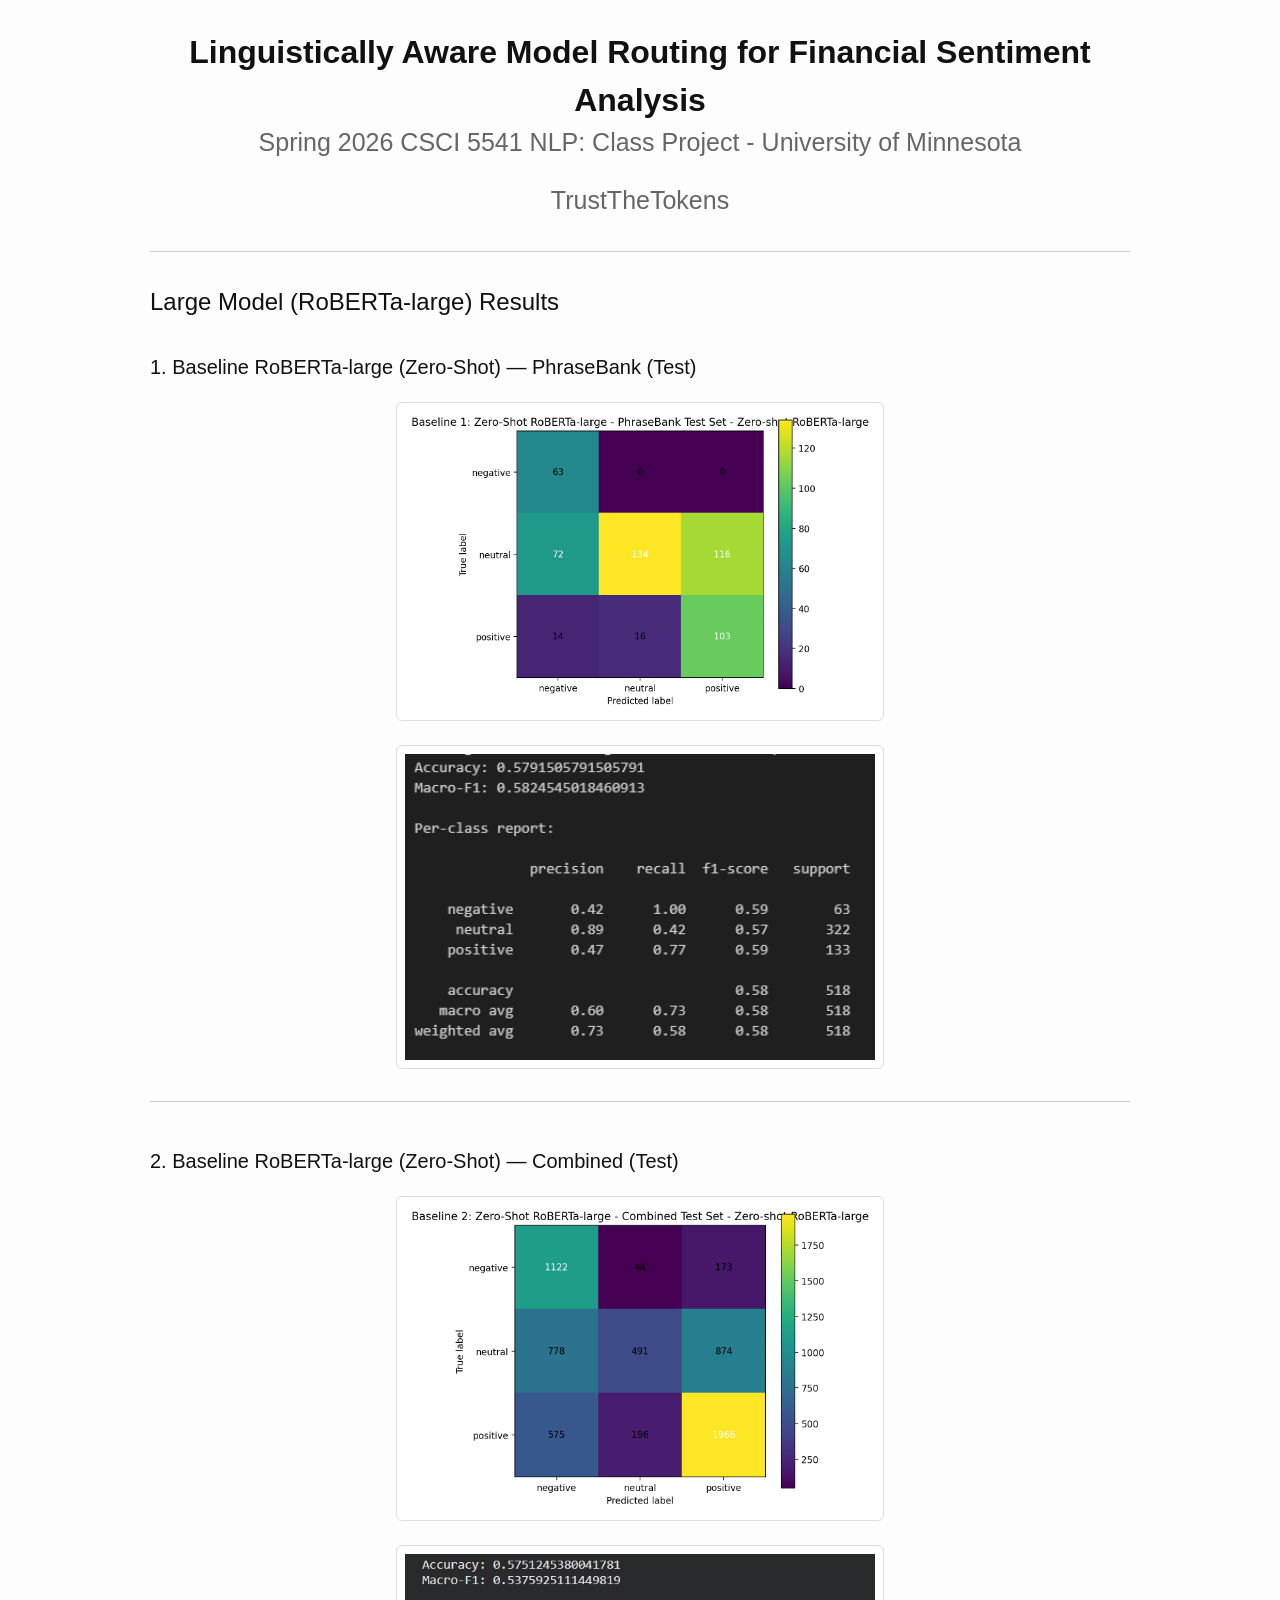
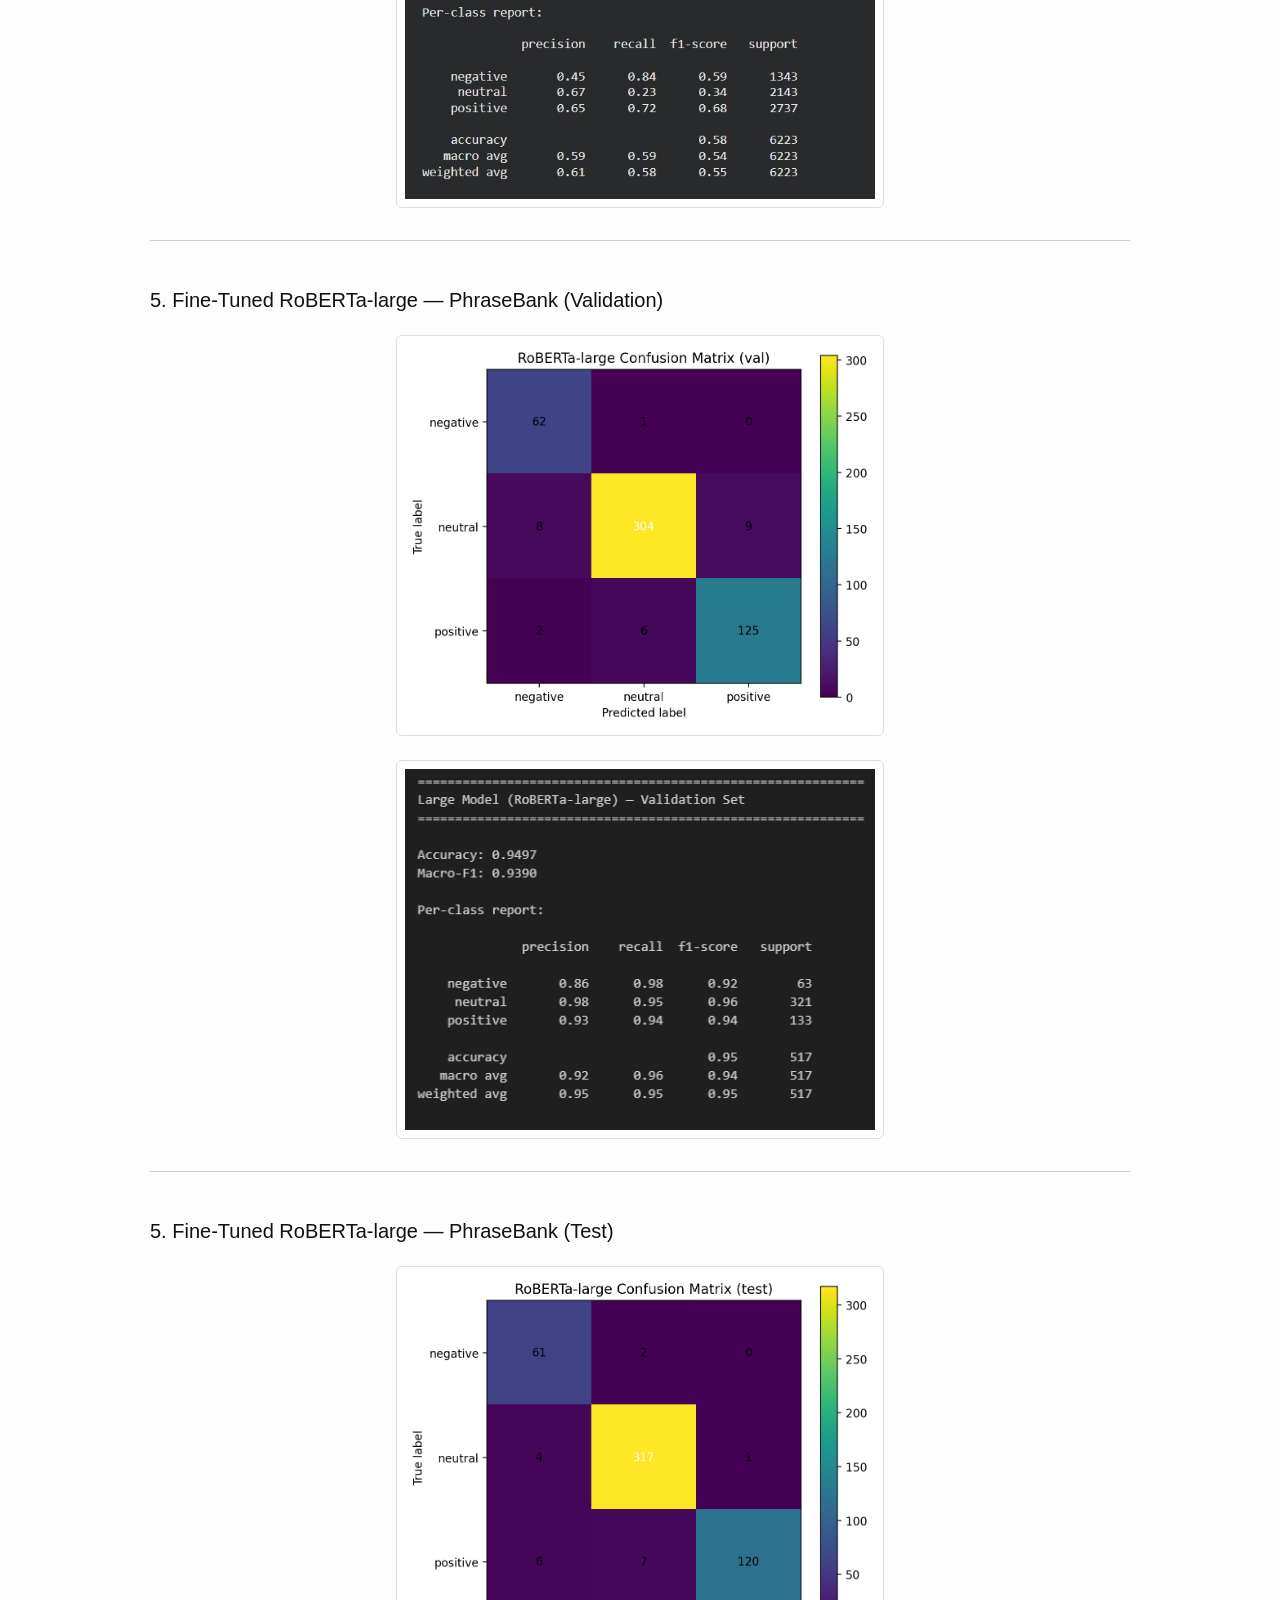
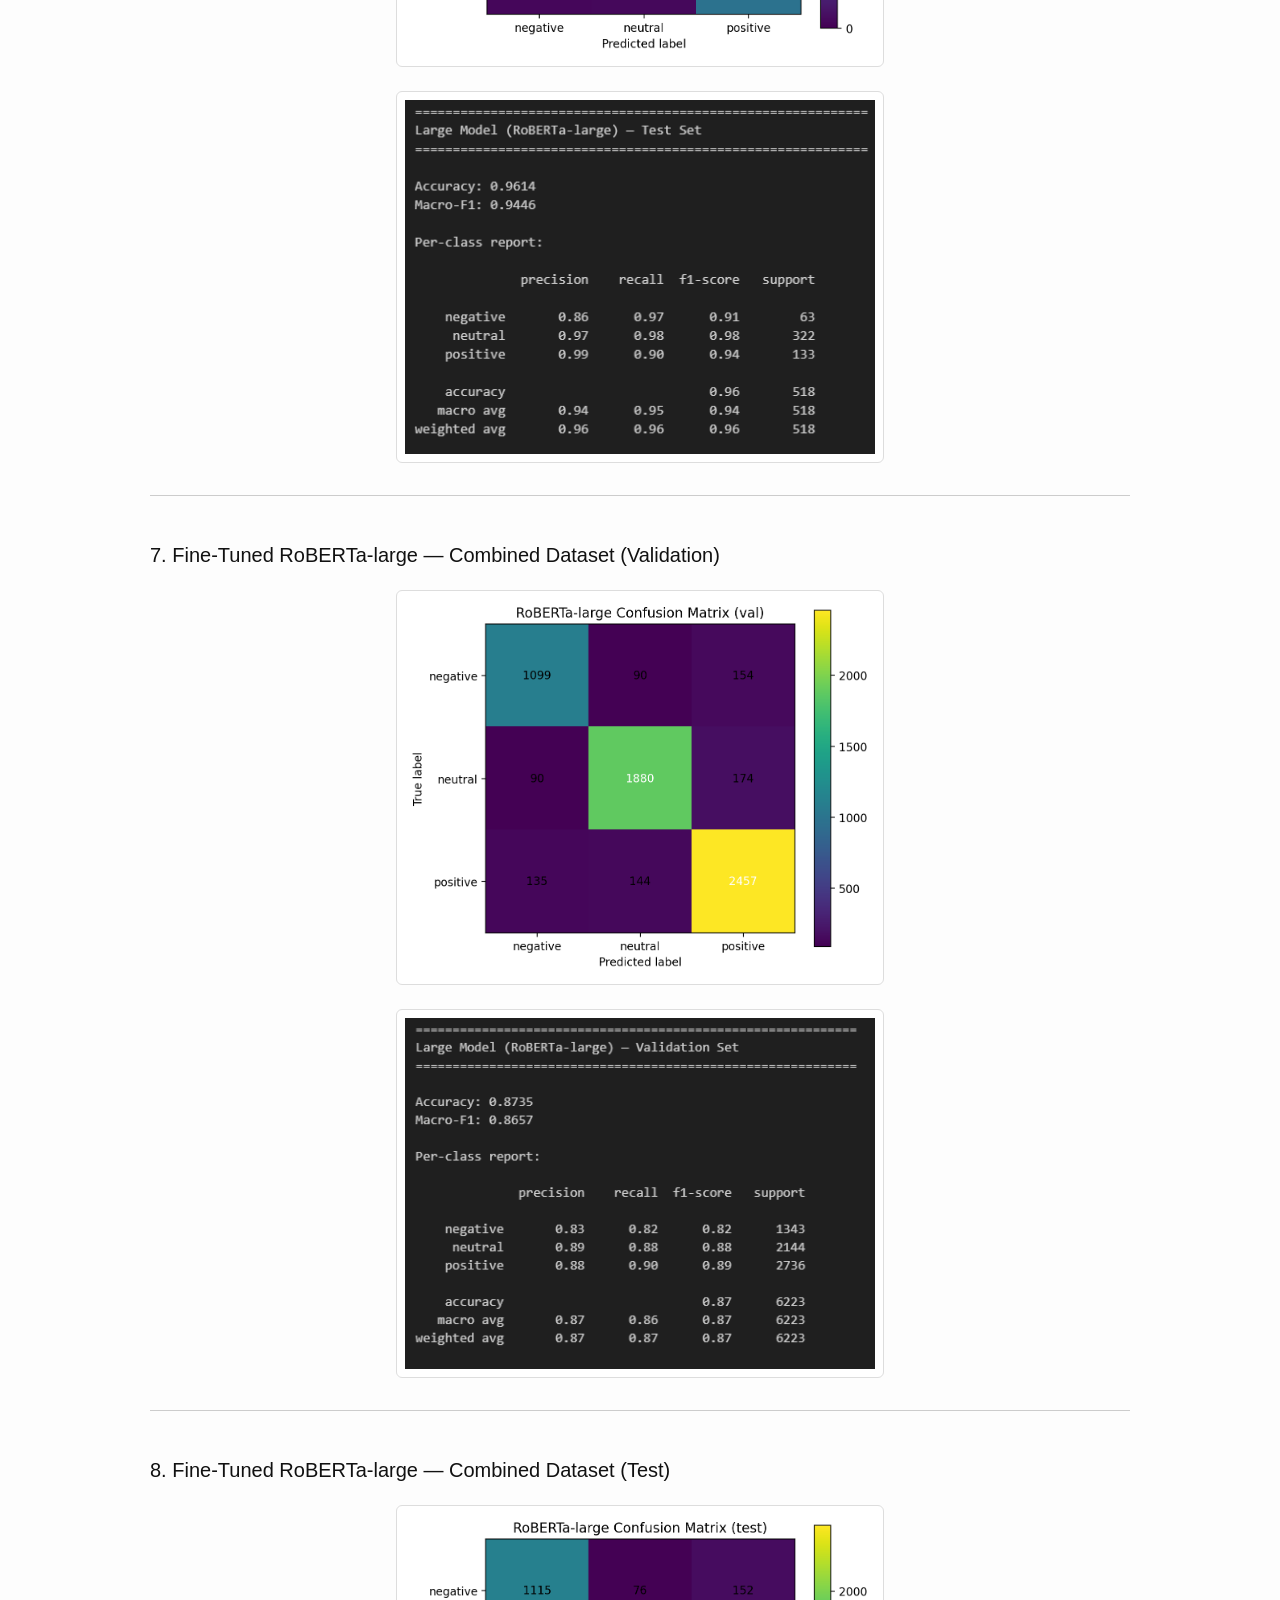
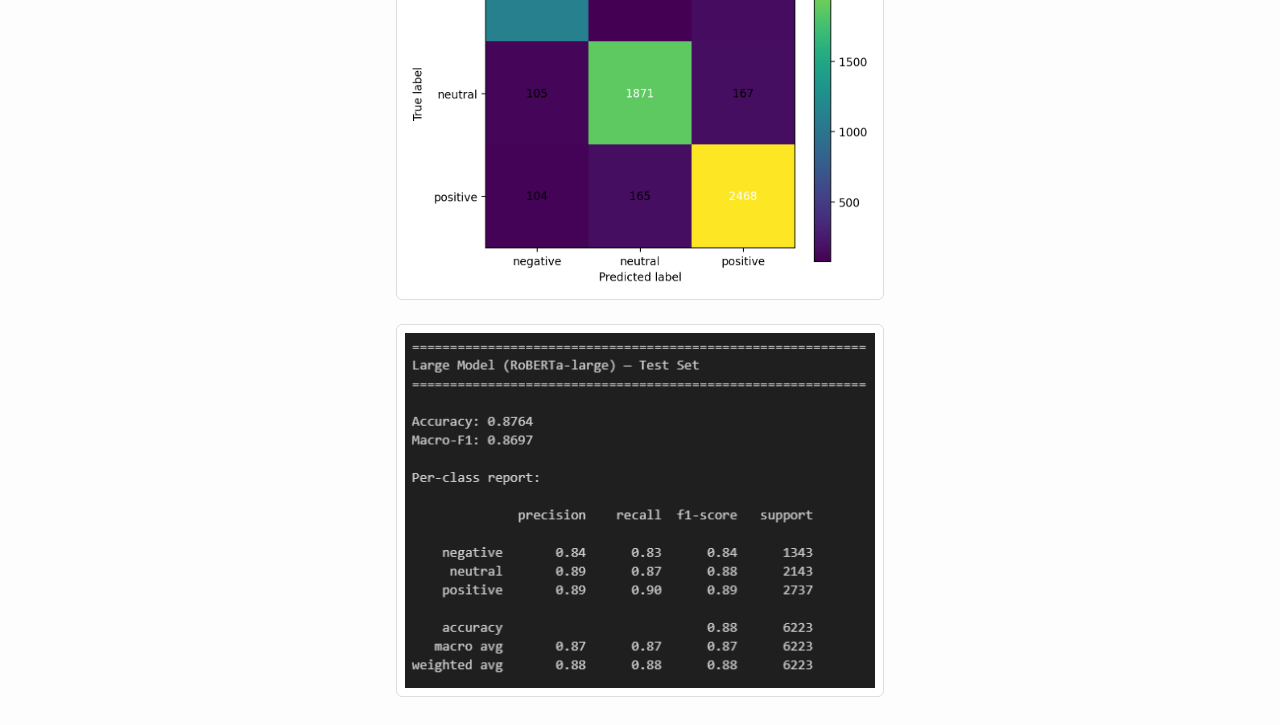
==== src/html/large_model_results.html @ 8efde3d1 "Added Large model Results Page" ====
<!doctype html>
<html lang="en-US">
  <head>
    <meta http-equiv="Content-Type" content="text/html; charset=UTF-8" />
    <meta http-equiv="X-UA-Compatible" content="IE=edge" />
    <meta name="viewport" content="width=device-width, initial-scale=1" />
    <title>
      Large Model Results | TrustTheTokens
    </title>

    <link rel="stylesheet" href="../css/bulma.min.css" />
    <link rel="stylesheet" href="../css/styles.css" />
    <link rel="preconnect" href="https://fonts.gstatic.com/" />
    <link href="../css/css2" rel="stylesheet" />
    <link href="../css/css" rel="stylesheet" />

    <base href="." target="_blank" />
  </head>

  <body>
    <div>
      <div class="wrapper">
        <h1 style="font-family: 'Lato', sans-serif;">
          Linguistically Aware Model Routing for Financial Sentiment Analysis
        </h1>
        <h4 style="font-family: 'Lato', sans-serif;">
          Spring 2026 CSCI 5541 NLP: Class Project - University of Minnesota
        </h4>
        <h4 style="font-family: 'Lato', sans-serif;">
          TrustTheTokens
        </h4>

        <hr />

        <h2>Large Model (RoBERTa-large) Results</h2>

        <!-- ============================================ -->
        <h3>1. Baseline RoBERTa-large (Zero-Shot) &mdash; PhraseBank (Test)</h3>
        <div class="large-model-figures">
          <img src="../img/large_model/baseline_roberta_phrasebank_test_confusion_matrix.png" alt="Baseline RoBERTa-large — PhraseBank confusion matrix"/>
          <img src="../img/large_model/baseline_roberta_phrasebank_report.png" alt="Baseline RoBERTa-large — PhraseBank per-class report" />
        </div>

        <hr />

        <!-- ============================================ -->
        <h3>2. Baseline RoBERTa-large (Zero-Shot) &mdash; Combined (Test)</h3>
        <div class="large-model-figures">
          <img src="../img/large_model/baseline_roberta_combined_test_confusion_matrix.png" alt="Baseline RoBERTa-large — Combined confusion matrix"/>
          <img src="../img/large_model/baseline_roberta_combined_report.jpeg" alt="Baseline RoBERTa-large — Combined per-class report" />
        </div>

        <hr />


        <!-- ============================================ -->
        <h3>5. Fine-Tuned RoBERTa-large &mdash; PhraseBank (Validation)</h3>
        <div class="large-model-figures">
          <img src="../img/large_model/finetuned_roberta_phrasebank_cm_val.png" alt="Fine-tuned RoBERTa-large — PhraseBank validation confusion matrix" />
          <img src="../img/large_model/finetuned_roberta_phrasebank_report_val.png" alt="Fine-tuned RoBERTa-large — PhraseBank validation per-class report" />
        </div>

        <hr />

        <h3>5. Fine-Tuned RoBERTa-large &mdash; PhraseBank (Test)</h3>
        <div class="large-model-figures">
          <img src="../img/large_model/finetuned_roberta_phrasebank_cm_test.png" alt="Fine-tuned RoBERTa-large — PhraseBank test confusion matrix" />
          <img src="../img/large_model/finetuned_roberta_phrasebank_report_test.png" alt="Fine-tuned RoBERTa-large — PhraseBank test per-class report" />
        </div>

        <hr />


        <!-- ============================================ -->
        <h3>7. Fine-Tuned RoBERTa-large &mdash; Combined Dataset (Validation)</h3>
        <div class="large-model-figures">
          <img src="../img/large_model/finetuned_roberta_combined_cm_val.png" alt="Fine-tuned RoBERTa-large — Combined validation confusion matrix" />
          <img src="../img/large_model/finetuned_roberta_combined_report_val.png" alt="Fine-tuned RoBERTa-large — Combined validation per-class report" />
        </div>

        <hr />

        <!-- ============================================ -->
        <h3>8. Fine-Tuned RoBERTa-large &mdash; Combined Dataset (Test)</h3>
        <div class="large-model-figures">
          <img src="../img/large_model/finetuned_roberta_combined_cm_test.png" alt="Fine-tuned RoBERTa-large — Combined test confusion matrix" />
          <img src="../img/large_model/finetuned_roberta_combined_report_test.png" alt="Fine-tuned RoBERTa-large — Combined test per-class report" />
        </div>

      </div>
    </div>
  </body>
</html>
---- src/css/styles.css ----
* Reset some basic elements body,
h1,
h2,
h3,
h4,
h5,
h6,
p,
blockquote,
pre,
hr,
dl,
dd,
ol,
ul,
figure {
  margin: 0;
  padding: 0;
}

/** Basic styling */
body {
  font:
    400 16px/1.5 -apple-system,
    BlinkMacSystemFont,
    "Segoe UI",
    Roboto,
    Helvetica,
    Arial,
    sans-serif,
    "Apple Color Emoji",
    "Segoe UI Emoji",
    "Segoe UI Symbol";
  color: #111;
  background-color: #fdfdfd;
  -webkit-text-size-adjust: 100%;
  -webkit-font-feature-settings: "kern" 1;
  -moz-font-feature-settings: "kern" 1;
  -o-font-feature-settings: "kern" 1;
  font-feature-settings: "kern" 1;
  font-kerning: normal;
  display: flex;
  min-height: 100vh;
  flex-direction: column;
}

/** Set `margin-bottom` to maintain vertical rhythm */
h1,
h2,
h3,
h4,
h5,
h6,
p,
blockquote,
pre,
ul,
ol,
dl,
figure,
.highlight {
  margin-bottom: 15px;
}

/** `main` element */
main {
  display: block; /* Default value of `display` of `main` element is 'inline' in IE 11. */
}

/** Images */
img {
  max-width: 100%;
  vertical-align: middle;
}

/** Figures */
figure > img {
  display: block;
}

figcaption {
  font-size: 14px;
}

/** Lists */
ul,
ol {
  margin-left: 30px;
}

li > ul,
li > ol {
  margin-bottom: 0;
}

/** Headings */
h1,
h2,
h3,
h4,
h5,
h6 {
  font-weight: 400;
}

/** Links */
a {
  color: #2a7ae2;
  text-decoration: none;
}

a:visited {
  color: #1756a9;
}

a:hover {
  color: #111;
  text-decoration: underline;
}

.social-media-list a:hover {
  text-decoration: none;
}

.social-media-list a:hover .username {
  text-decoration: underline;
}

/** Blockquotes */
blockquote {
  color: #828282;
  border-left: 4px solid #e8e8e8;
  padding-left: 15px;
  font-size: 18px;
  letter-spacing: -1px;
  font-style: italic;
}

blockquote > :last-child {
  margin-bottom: 0;
}

/** Code formatting */
pre,
code {
  font-size: 15px;
  border: 1px solid #e8e8e8;
  border-radius: 3px;
  background-color: #eef;
}

code {
  padding: 1px 5px;
}

pre {
  padding: 8px 12px;
  overflow-x: auto;
}

pre > code {
  border: 0;
  padding-right: 0;
  padding-left: 0;
}

/** Wrapper */
.wrapper {
  max-width: -webkit-calc(800px - (30px * 2));
  max-width: calc(800px - (30px * 2));
  margin-right: auto;
  margin-left: auto;
  padding-right: 30px;
  padding-left: 30px;
}

@media screen and (max-width: 800px) {
  .wrapper {
    max-width: -webkit-calc(800px - (30px));
    max-width: calc(800px - (30px));
    padding-right: 15px;
    padding-left: 15px;
  }
}

/** Clearfix */
.footer-col-wrapper:after,
.wrapper:after {
  content: "";
  display: table;
  clear: both;
}

/** Icons */
.svg-icon {
  width: 16px;
  height: 16px;
  display: inline-block;
  fill: #828282;
  padding-right: 5px;
  vertical-align: text-top;
}

.social-media-list li + li {
  padding-top: 5px;
}

/** Tables */
table {
  margin-bottom: 30px;
  width: 100%;
  text-align: left;
  color: #3f3f3f;
  border-collapse: collapse;
  border: 1px solid #e8e8e8;
}

table tr:nth-child(even) {
  background-color: #f7f7f7;
}

table th,
table td {
  padding: 10px 15px;
}

table th {
  background-color: #f0f0f0;
  border: 1px solid #dedede;
  border-bottom-color: #c9c9c9;
}

table td {
  border: 1px solid #e8e8e8;
}

/** Site header */
.site-header {
  border-top: 5px solid #424242;
  border-bottom: 1px solid #e8e8e8;
  min-height: 55.95px;
  position: relative;
}

.site-title {
  font-size: 26px;
  font-weight: 300;
  line-height: 54px;
  letter-spacing: -1px;
  margin-bottom: 0;
  float: left;
}

.site-title,
.site-title:visited {
  color: #424242;
}

.site-nav {
  float: right;
  line-height: 54px;
}

.site-nav .nav-trigger {
  display: none;
}

.site-nav .menu-icon {
  display: none;
}

.site-nav .page-link {
  color: #111;
  line-height: 1.5;
}

.site-nav .page-link:not(:last-child) {
  margin-right: 20px;
}

@media screen and (max-width: 600px) {
  .site-nav {
    position: absolute;
    top: 9px;
    right: 15px;
    background-color: #fdfdfd;
    border: 1px solid #e8e8e8;
    border-radius: 5px;
    text-align: right;
  }
  .site-nav label[for="nav-trigger"] {
    display: block;
    float: right;
    width: 36px;
    height: 36px;
    z-index: 2;
    cursor: pointer;
  }
  .site-nav .menu-icon {
    display: block;
    float: right;
    width: 36px;
    height: 26px;
    line-height: 0;
    padding-top: 10px;
    text-align: center;
  }
  .site-nav .menu-icon > svg {
    fill: #424242;
  }
  .site-nav input ~ .trigger {
    clear: both;
    display: none;
  }
  .site-nav input:checked ~ .trigger {
    display: block;
    padding-bottom: 5px;
  }
  .site-nav .page-link {
    display: block;
    padding: 5px 10px;
    margin-left: 20px;
  }
  .site-nav .page-link:not(:last-child) {
    margin-right: 0;
  }
}

/** Site footer */
.site-footer {
  border-top: 1px solid #e8e8e8;
  padding: 30px 0;
}

.footer-heading {
  font-size: 18px;
  margin-bottom: 15px;
}

.contact-list,
.social-media-list {
  list-style: none;
  margin-left: 0;
}

.footer-col-wrapper {
  font-size: 15px;
  color: #828282;
  margin-left: -15px;
}

.footer-col {
  float: left;
  margin-bottom: 15px;
  padding-left: 15px;
}

.footer-col-1 {
  width: -webkit-calc(35% - (30px / 2));
  width: calc(35% - (30px / 2));
}

.footer-col-2 {
  width: -webkit-calc(20% - (30px / 2));
  width: calc(20% - (30px / 2));
}

.footer-col-3 {
  width: -webkit-calc(45% - (30px / 2));
  width: calc(45% - (30px / 2));
}

@media screen and (max-width: 800px) {
  .footer-col-1,
  .footer-col-2 {
    width: -webkit-calc(50% - (30px / 2));
    width: calc(50% - (30px / 2));
  }
  .footer-col-3 {
    width: -webkit-calc(100% - (30px / 2));
    width: calc(100% - (30px / 2));
  }
}

@media screen and (max-width: 600px) {
  .footer-col {
    float: none;
    width: -webkit-calc(100% - (30px / 2));
    width: calc(100% - (30px / 2));
  }
}

/** Page content */
.page-content {
  padding: 30px 0;
  flex: 1;
}

.page-heading {
  font-size: 32px;
}

.post-list-heading {
  font-size: 28px;
}

.post-list {
  margin-left: 0;
  list-style: none;
}

.post-list > li {
  margin-bottom: 30px;
}

.post-meta {
  font-size: 14px;
  color: #828282;
}

.post-link {
  display: block;
  font-size: 24px;
}

/** Posts */
.post-header {
  margin-bottom: 30px;
}

.post-title {
  font-size: 42px;
  letter-spacing: -1px;
  line-height: 1;
}

@media screen and (max-width: 800px) {
  .post-title {
    font-size: 36px;
  }
}

.post-content {
  margin-bottom: 30px;
}

.post-content h2 {
  font-size: 32px;
}

@media screen and (max-width: 800px) {
  .post-content h2 {
    font-size: 28px;
  }
}

.post-content h3 {
  font-size: 26px;
}

@media screen and (max-width: 800px) {
  .post-content h3 {
    font-size: 22px;
  }
}

.post-content h4 {
  font-size: 20px;
}

@media screen and (max-width: 800px) {
  .post-content h4 {
    font-size: 18px;
  }
}

/** Syntax highlighting styles */
.highlight {
  background: #fff;
}

.highlighter-rouge .highlight {
  background: #eef;
}

.highlight .c {
  color: #998;
  font-style: italic;
}

.highlight .err {
  color: #a61717;
  background-color: #e3d2d2;
}

.highlight .k {
  font-weight: bold;
}

.highlight .o {
  font-weight: bold;
}

.highlight .cm {
  color: #998;
  font-style: italic;
}

.highlight .cp {
  color: #999;
  font-weight: bold;
}

.highlight .c1 {
  color: #998;
  font-style: italic;
}

.highlight .cs {
  color: #999;
  font-weight: bold;
  font-style: italic;
}

.highlight .gd {
  color: #000;
  background-color: #fdd;
}

.highlight .gd .x {
  color: #000;
  background-color: #faa;
}

.highlight .ge {
  font-style: italic;
}

.highlight .gr {
  color: #a00;
}

.highlight .gh {
  color: #999;
}

.highlight .gi {
  color: #000;
  background-color: #dfd;
}

.highlight .gi .x {
  color: #000;
  background-color: #afa;
}

.highlight .go {
  color: #888;
}

.highlight .gp {
  color: #555;
}

.highlight .gs {
  font-weight: bold;
}

.highlight .gu {
  color: #aaa;
}

.highlight .gt {
  color: #a00;
}

.highlight .kc {
  font-weight: bold;
}

.highlight .kd {
  font-weight: bold;
}

.highlight .kp {
  font-weight: bold;
}

.highlight .kr {
  font-weight: bold;
}

.highlight .kt {
  color: #458;
  font-weight: bold;
}

.highlight .m {
  color: #099;
}

.highlight .s {
  color: #d14;
}

.highlight .na {
  color: #008080;
}

.highlight .nb {
  color: #0086b3;
}

.highlight .nc {
  color: #458;
  font-weight: bold;
}

.highlight .no {
  color: #008080;
}

.highlight .ni {
  color: #800080;
}

.highlight .ne {
  color: #900;
  font-weight: bold;
}

.highlight .nf {
  color: #900;
  font-weight: bold;
}

.highlight .nn {
  color: #555;
}

.highlight .nt {
  color: #000080;
}

.highlight .nv {
  color: #008080;
}

.highlight .ow {
  font-weight: bold;
}

.highlight .w {
  color: #bbb;
}

.highlight .mf {
  color: #099;
}

.highlight .mh {
  color: #099;
}

.highlight .mi {
  color: #099;
}

.highlight .mo {
  color: #099;
}

.highlight .sb {
  color: #d14;
}

.highlight .sc {
  color: #d14;
}

.highlight .sd {
  color: #d14;
}

.highlight .s2 {
  color: #d14;
}

.highlight .se {
  color: #d14;
}

.highlight .sh {
  color: #d14;
}

.highlight .si {
  color: #d14;
}

.highlight .sx {
  color: #d14;
}

.highlight .sr {
  color: #009926;
}

.highlight .s1 {
  color: #d14;
}

.highlight .ss {
  color: #990073;
}

.highlight .bp {
  color: #999;
}

.highlight .vc {
  color: #008080;
}

.highlight .vg {
  color: #008080;
}

.highlight .vi {
  color: #008080;
}

.highlight .il {
  color: #099;
}

.wrapper {
  max-width: calc(1000px - (10px * 2));
  padding-right: 10px;
  padding-left: 10px;
}

h1 {
  font-weight: bold;
  font-size: 32px;
  margin-top: 20px;
  margin-bottom: 0px;
  text-align: center;
}

hr {
  margin-top: 32px;
  margin-bottom: 32px;
  background-color: #ccc;
  border: 0px;
  height: 1px;
}

h4 {
  color: #666;
  font-size: 25px;
  margin-bottom: 20px;
  text-align: center;
}

h2 {
  font-size: 24px;
  margin-bottom: 20px;
}

h3 {
  font-size: 20px;
  padding-top: 12px;
}

p {
  font-size: 18px;
  color: #333;
  font-weight: 300;
}

.video-wrapper {
  text-align: center;
  margin-bottom: 20px;
  position: relative;
  width: 100%;
  padding-bottom: 56.25%;
}

iframe {
  position: absolute;
  width: 100%;
  height: 100%;
  left: 0;
  top: 0;
}

.links-wrapper {
  display: flex;
  flex-direction: row;
  align-items: flex-start;
  justify-content: center;
  gap: 40px;
  text-align: center;
}

.authors-wrapper {
  display: flex;
  flex-direction: row;
  align-items: flex-start;
  justify-content: center;
  gap: 40px;
  text-align: center;
}

.author-container {
  width: 14%;
  align-self: flex-start;
}

.author-container p {
  margin-bottom: 0px;
  font-size: 18px;
}

.author-image {
  position: relative;
  width: 100%;
  padding-bottom: 100%;
  margin-bottom: 5px;
}

.author-image img {
  position: absolute;
  width: 100%;
  height: 100%;
  top: 0;
  left: 0;
  border-radius: 50%;
}

.center {
  text-align: center;
}

.acknowledgement {
  color: #999;
  font-size: 12px;
}

.logos {
  text-align: center;
}

.logos img {
  padding: 0 4px 0 4px;
  height: 28px;
}

.img-left {
  display: inline-block;
  width: 45%;
}

.text-right {
  display: inline-block;
  width: calc(54% - 16px);
  margin-left: 16px;
  vertical-align: middle;
}

.quote {
  width: 70%;
  margin-left: 15%;
}

pre {
  display: block;
  font-size: 14px;
  color: #333;
  word-break: break-all;
  word-wrap: break-word;
  background-color: #f5f5f5;
  border: 1px solid #ccc;
  border-radius: 4px;
}

.sys-img {
  width: 90%;
  margin-left: 5%;
}

.sys-img-small {
  width: 70%;
  margin-left: 15%;
}

.sys-icon-img img {
  width: 25px;
}

.links p {
  margin-bottom: 10px;
}

@media (max-width: 600px) {
  h4 {
    font-size: 20px;
  }
  h2 {
    font-size: 20px;
  }
  h3 {
    font-size: 16px;
  }
  p {
    font-size: 14px;
  }
  .author-container p {
    font-size: 10px;
  }
  pre {
    font-size: 10px;
  }
  .wrapper {
    max-width: calc(100vw - 20px);
    padding-right: 10px;
    padding-left: 10px;
  }
  .authors-wrapper {
    display: flex;
    flex-direction: row;
    align-items: flex-start;
    justify-content: center;
    gap: 10px;
    text-align: center;
  }
  .author-container {
    width: 12%;
    align-self: flex-start;
  }
  .img-left {
    display: block;
    text-align: center;
    width: 70%;
    margin-left: 15%;
  }
  .text-right {
    width: 100%;
    margin-left: 0px;
  }
  .sys-img {
    width: 100%;
    margin-left: 0;
  }
}

caption {
  caption-side: bottom;
}
/*# sourceMappingURL=styles.css.map */

.link-block a {
  margin-top: 5px;
  margin-bottom: 5px;
}

.publication-links {
  display: flex;
  gap: 20px;
}

.eda-figures {
  display: flex;
  flex-direction: column;
  gap: 40px;
  align-items: center;
}

.eda-figures * {
  max-width: 80vw;
}
.large-model-figures {
  display: flex;
  flex-wrap: wrap;
  gap: 24px;
  justify-content: center;
  align-items: flex-start;
  margin: 20px 0;
}

.large-model-figures img {
  width: 48%;
  max-width: 600px;
  height: auto;
  object-fit: contain;
  border: 1px solid #ddd;
  border-radius: 6px;
  background: white;
  padding: 8px;
}

@media (max-width: 900px) {
  .large-model-figures img {
    width: 100%;
    max-width: 100%;
  }
}

.complete,
.in-progress,
.not-started {
  padding: 0 0.5em;
}

.complete {
  color: green;
  background-color: lightgreen;
}

.in-progress {
  color: darkgoldenrod;
  background-color: rgb(255, 255, 149);
}

.not-started {
  color: darkred;
  background-color: lightcoral;
}
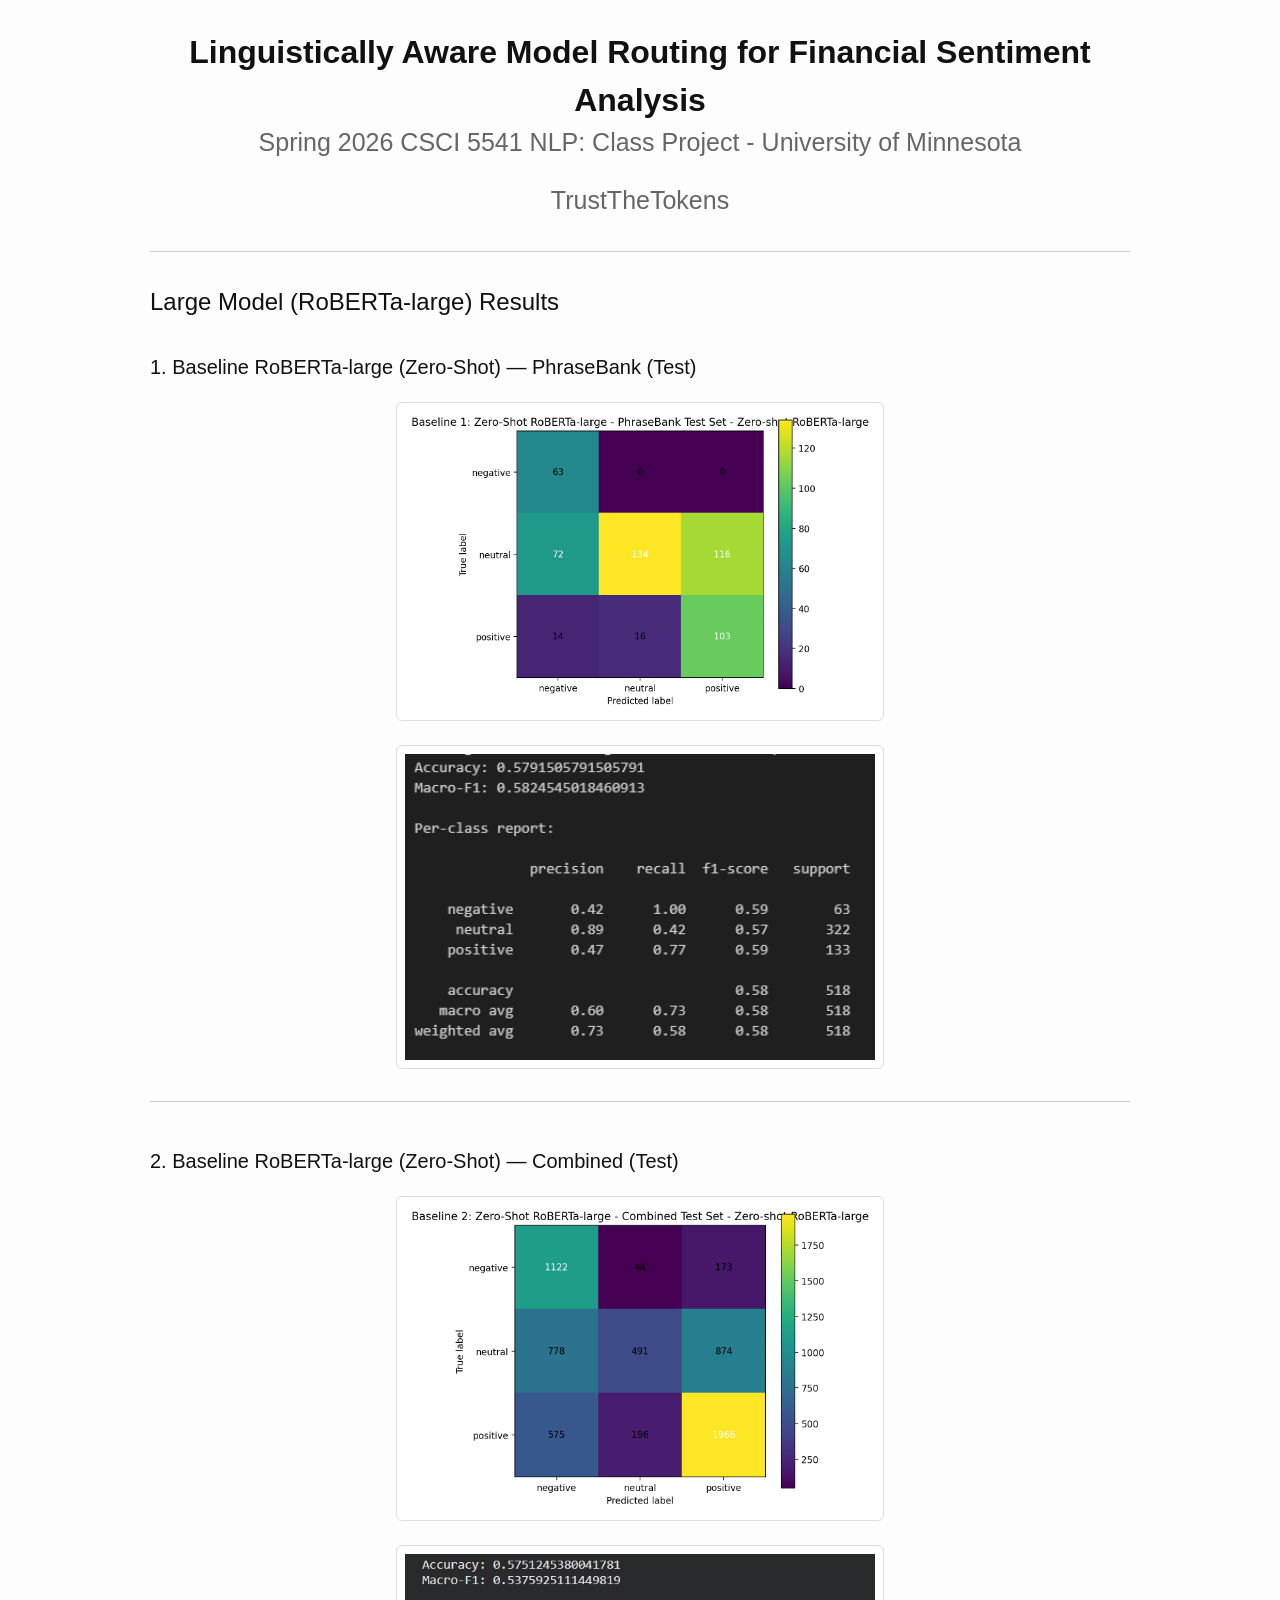
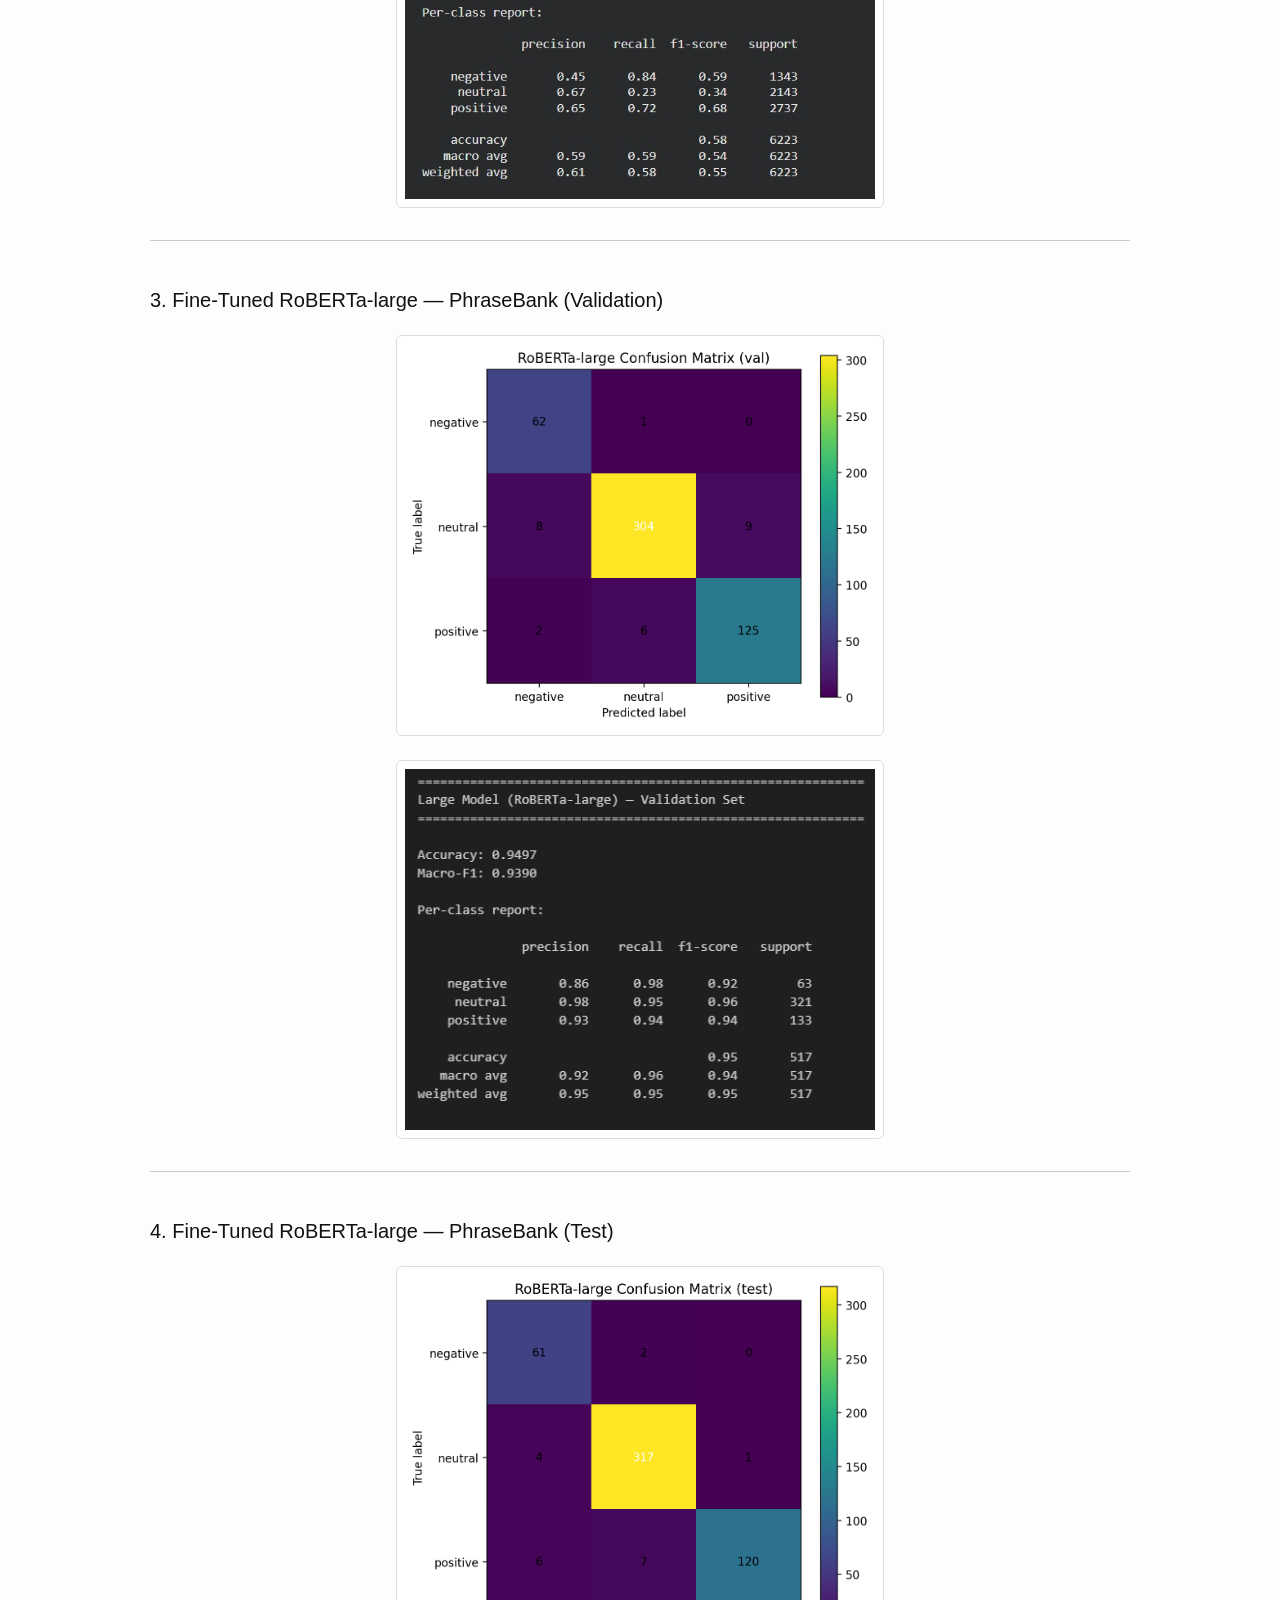
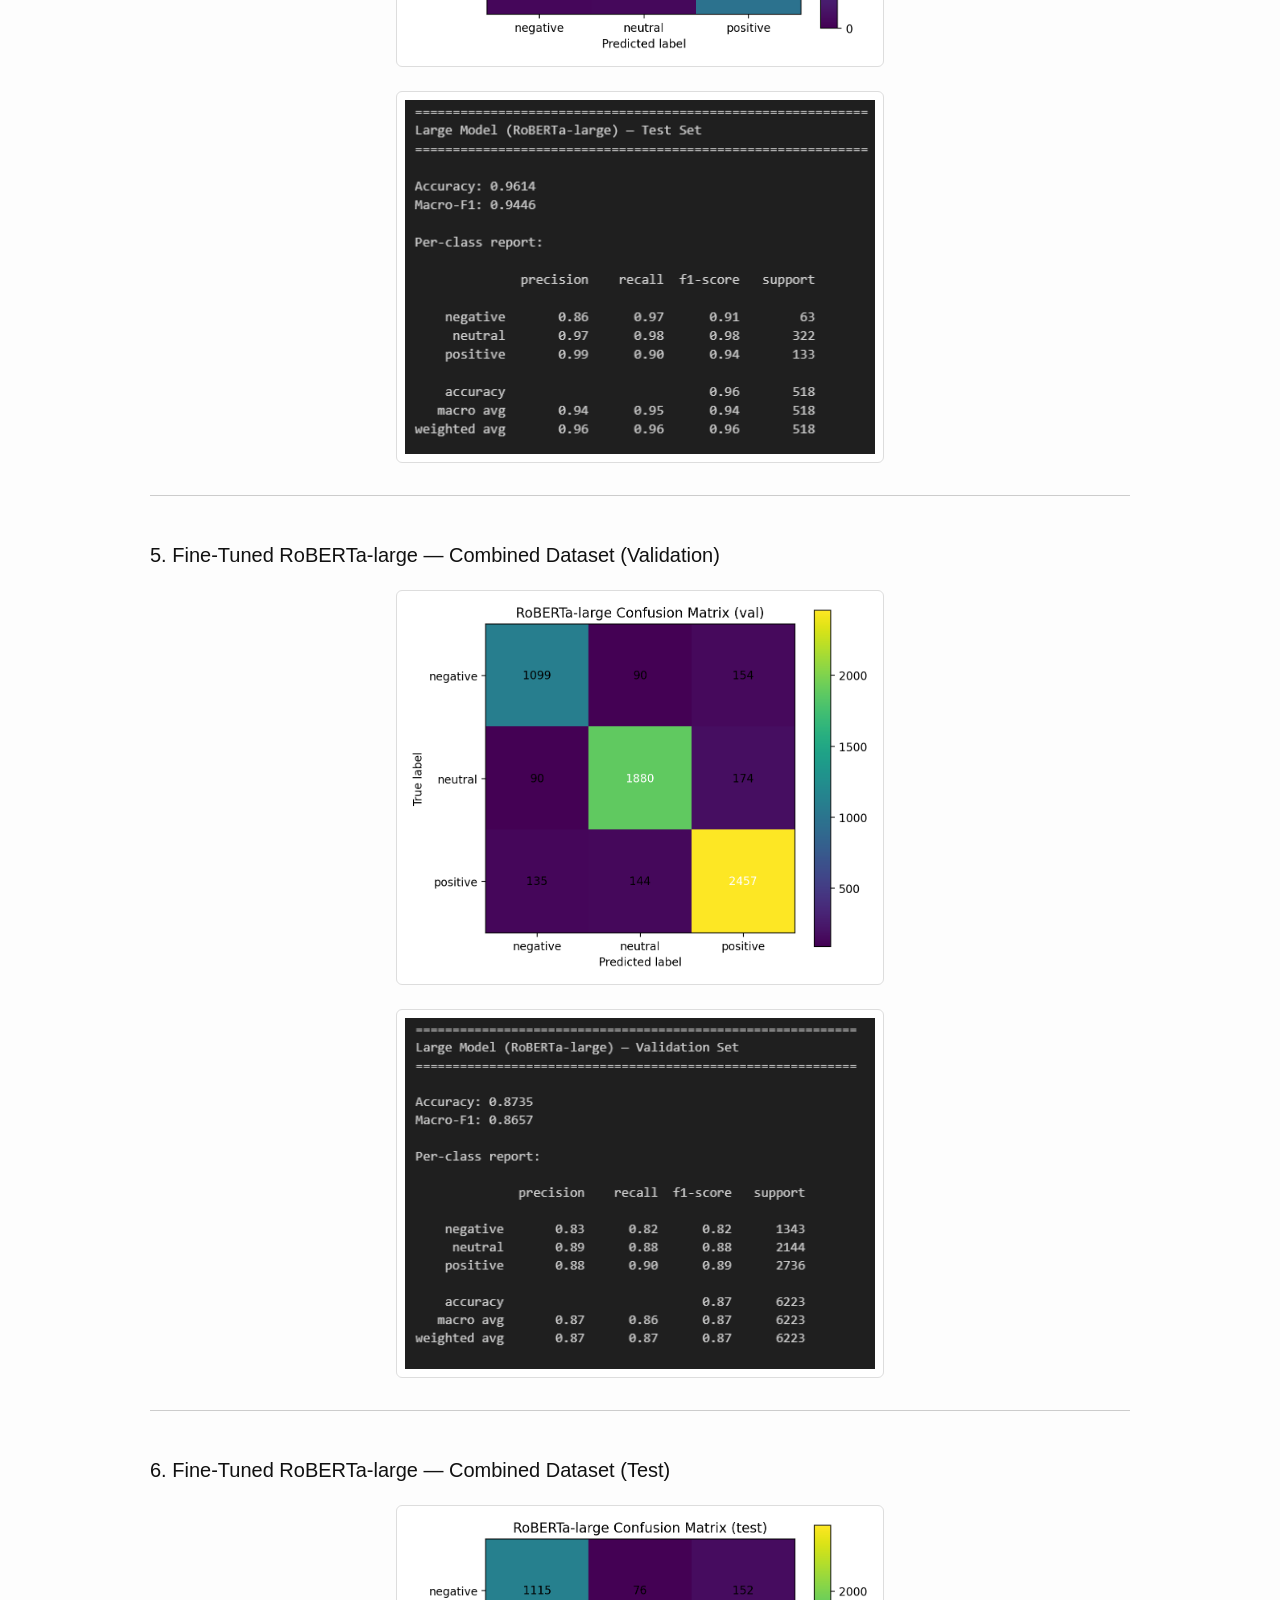
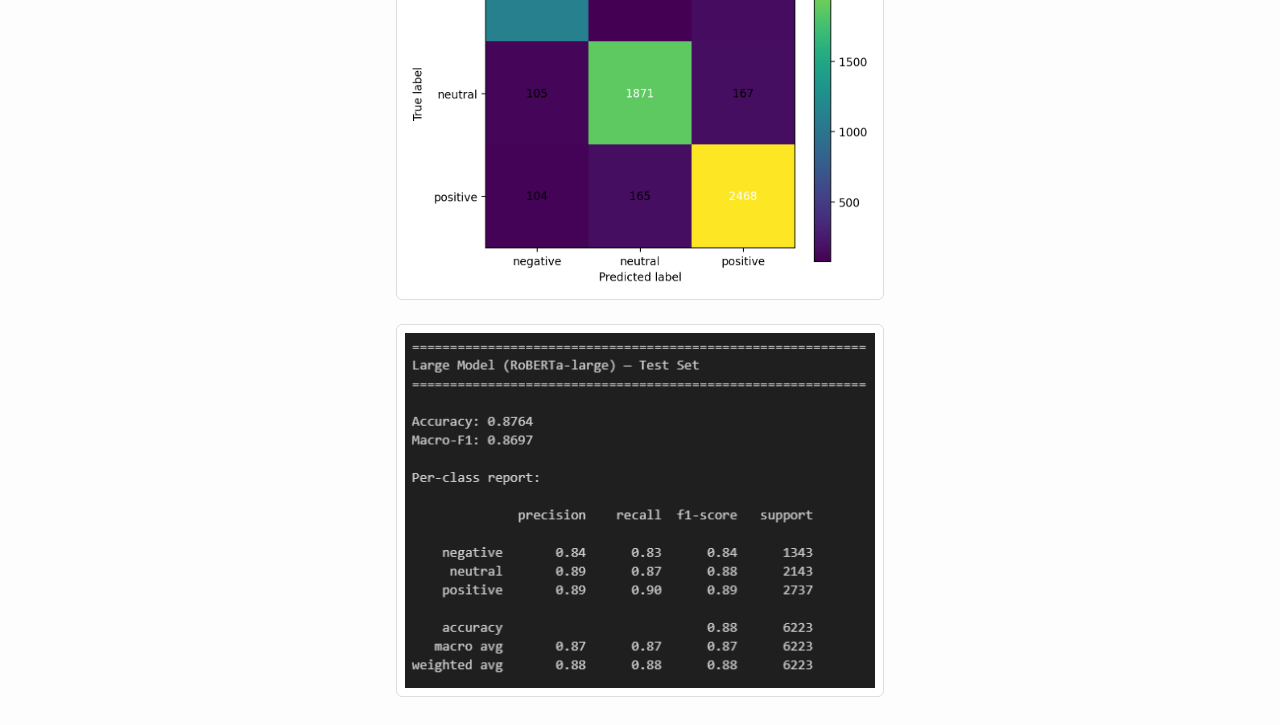
==== commit c30322c2: "Updated Large model results page" ====
--- a/src/html/large_model_results.html
+++ b/src/html/large_model_results.html
@@ -54,7 +54,7 @@
 
 
         <!-- ============================================ -->
-        <h3>5. Fine-Tuned RoBERTa-large &mdash; PhraseBank (Validation)</h3>
+        <h3>3. Fine-Tuned RoBERTa-large &mdash; PhraseBank (Validation)</h3>
         <div class="large-model-figures">
           <img src="../img/large_model/finetuned_roberta_phrasebank_cm_val.png" alt="Fine-tuned RoBERTa-large — PhraseBank validation confusion matrix" />
           <img src="../img/large_model/finetuned_roberta_phrasebank_report_val.png" alt="Fine-tuned RoBERTa-large — PhraseBank validation per-class report" />
@@ -62,7 +62,7 @@
 
         <hr />
 
-        <h3>5. Fine-Tuned RoBERTa-large &mdash; PhraseBank (Test)</h3>
+        <h3>4. Fine-Tuned RoBERTa-large &mdash; PhraseBank (Test)</h3>
         <div class="large-model-figures">
           <img src="../img/large_model/finetuned_roberta_phrasebank_cm_test.png" alt="Fine-tuned RoBERTa-large — PhraseBank test confusion matrix" />
           <img src="../img/large_model/finetuned_roberta_phrasebank_report_test.png" alt="Fine-tuned RoBERTa-large — PhraseBank test per-class report" />
@@ -72,7 +72,7 @@
 
 
         <!-- ============================================ -->
-        <h3>7. Fine-Tuned RoBERTa-large &mdash; Combined Dataset (Validation)</h3>
+        <h3>5. Fine-Tuned RoBERTa-large &mdash; Combined Dataset (Validation)</h3>
         <div class="large-model-figures">
           <img src="../img/large_model/finetuned_roberta_combined_cm_val.png" alt="Fine-tuned RoBERTa-large — Combined validation confusion matrix" />
           <img src="../img/large_model/finetuned_roberta_combined_report_val.png" alt="Fine-tuned RoBERTa-large — Combined validation per-class report" />
@@ -81,7 +81,7 @@
         <hr />
 
         <!-- ============================================ -->
-        <h3>8. Fine-Tuned RoBERTa-large &mdash; Combined Dataset (Test)</h3>
+        <h3>6. Fine-Tuned RoBERTa-large &mdash; Combined Dataset (Test)</h3>
         <div class="large-model-figures">
           <img src="../img/large_model/finetuned_roberta_combined_cm_test.png" alt="Fine-tuned RoBERTa-large — Combined test confusion matrix" />
           <img src="../img/large_model/finetuned_roberta_combined_report_test.png" alt="Fine-tuned RoBERTa-large — Combined test per-class report" />
